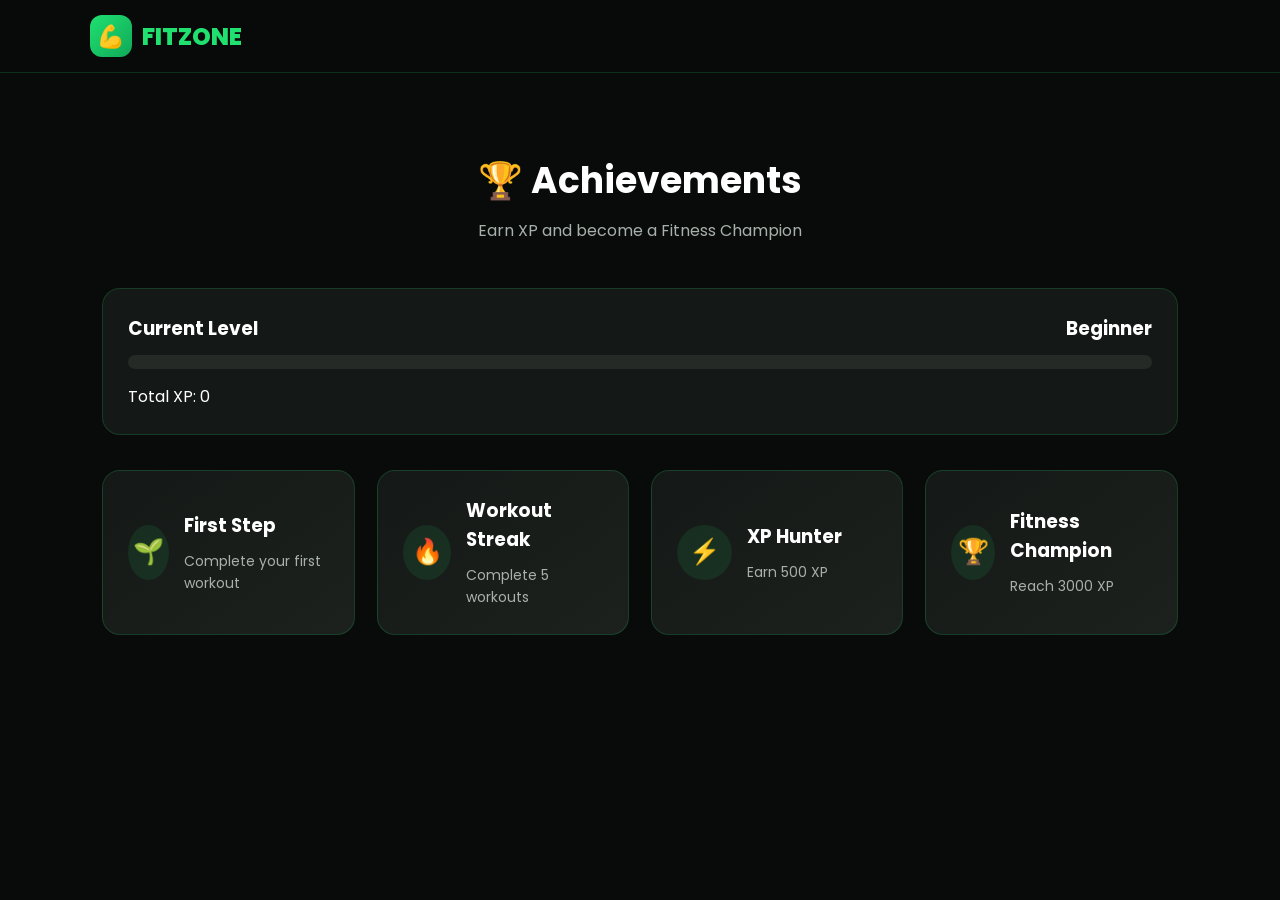
==== achievements.html @ 5f60593f "Add achievements page with user progress and rewards" ====
<!DOCTYPE html>
<html lang="en">

<head>

<meta charset="UTF-8">

<meta name="viewport"
content="width=device-width, initial-scale=1.0">

<title>Achievements | FITZONE</title>

<link rel="stylesheet" href="style.css">

</head>


<body>


<nav class="navbar">

<a href="index.html" class="logo">

<div class="logo-icon">💪</div>

FITZONE

</a>

</nav>


<section class="section">

<div class="section-title">

<h2>🏆 Achievements</h2>

<p>Earn XP and become a Fitness Champion</p>

</div>


<div class="xp-box">

<div class="xp-top">

<h3>Current Level</h3>

<h3 class="user-level">
Beginner
</h3>

</div>


<div class="progress-bar">

<div class="progress-fill"></div>

</div>


<p style="margin-top:15px;">

Total XP:
<span class="user-xp">0</span>

</p>

</div>


<div class="grid">


<div class="card achievement">

<div class="achievement-icon">
🌱
</div>

<div>

<h3>First Step</h3>

<p>Complete your first workout</p>

</div>

</div>


<div class="card achievement">

<div class="achievement-icon">
🔥
</div>

<div>

<h3>Workout Streak</h3>

<p>Complete 5 workouts</p>

</div>

</div>


<div class="card achievement">

<div class="achievement-icon">
⚡
</div>

<div>

<h3>XP Hunter</h3>

<p>Earn 500 XP</p>

</div>

</div>


<div class="card achievement">

<div class="achievement-icon">
🏆
</div>

<div>

<h3>Fitness Champion</h3>

<p>Reach 3000 XP</p>

</div>

</div>


</div>

</section>


<script src="script.js"></script>

</body>

</html>
---- style.css ----
@import url('https://fonts.googleapis.com/css2?family=Poppins:wght@300;400;500;600;700;800&display=swap');

:root {
    --green: #20e070;
    --dark-green: #0fa958;
    --black: #090b0a;
    --card: #141816;
    --card-light: #1c211e;
    --white: #ffffff;
    --gray: #a8b0ab;
    --border: rgba(32, 224, 112, 0.18);
}

* {
    margin: 0;
    padding: 0;
    box-sizing: border-box;
    font-family: "Poppins", sans-serif;
}

html {
    scroll-behavior: smooth;
}

body {
    background: var(--black);
    color: var(--white);
    min-height: 100vh;
}

/* NAVBAR */

.navbar {
    width: 100%;
    background: rgba(9, 11, 10, 0.96);
    border-bottom: 1px solid var(--border);
    display: flex;
    align-items: center;
    justify-content: space-between;
    padding: 15px 7%;
    position: sticky;
    top: 0;
    z-index: 1000;
}

.logo {
    display: flex;
    align-items: center;
    gap: 10px;
    font-size: 24px;
    font-weight: 800;
    color: var(--green);
    text-decoration: none;
}

.logo-icon {
    width: 42px;
    height: 42px;
    border-radius: 12px;
    background: linear-gradient(135deg, var(--green), var(--dark-green));
    display: grid;
    place-items: center;
    color: black;
    font-size: 22px;
}

.nav-links {
    display: flex;
    list-style: none;
    gap: 22px;
}

.nav-links a {
    text-decoration: none;
    color: var(--white);
    font-size: 14px;
    transition: 0.3s;
}

.nav-links a:hover {
    color: var(--green);
}

.menu-btn {
    display: none;
    background: transparent;
    border: none;
    color: white;
    font-size: 24px;
}

/* BUTTONS */

.btn {
    display: inline-block;
    padding: 12px 24px;
    border-radius: 10px;
    text-decoration: none;
    border: none;
    cursor: pointer;
    font-weight: 600;
    transition: 0.3s;
}

.btn-primary {
    background: var(--green);
    color: #071109;
}

.btn-primary:hover {
    background: #42ef91;
    transform: translateY(-2px);
}

.btn-outline {
    border: 1px solid var(--green);
    color: var(--green);
    background: transparent;
}

.btn-outline:hover {
    background: var(--green);
    color: black;
}

/* HERO */

.hero {
    min-height: 85vh;
    display: flex;
    align-items: center;
    padding: 70px 8%;
    background:
        radial-gradient(circle at 80% 20%, rgba(32,224,112,.15), transparent 30%),
        radial-gradient(circle at 20% 80%, rgba(32,224,112,.08), transparent 25%);
}

.hero-content {
    max-width: 700px;
}

.hero-tag {
    display: inline-block;
    color: var(--green);
    border: 1px solid var(--border);
    padding: 8px 15px;
    border-radius: 30px;
    margin-bottom: 20px;
    font-size: 13px;
}

.hero h1 {
    font-size: clamp(42px, 7vw, 78px);
    line-height: 1.05;
    margin-bottom: 20px;
}

.hero h1 span {
    color: var(--green);
}

.hero p {
    color: var(--gray);
    font-size: 17px;
    line-height: 1.8;
    margin-bottom: 30px;
}

.hero-buttons {
    display: flex;
    gap: 15px;
    flex-wrap: wrap;
}

/* SECTIONS */

.section {
    padding: 80px 8%;
}

.section-title {
    text-align: center;
    margin-bottom: 45px;
}

.section-title h2 {
    font-size: 36px;
}

.section-title p {
    color: var(--gray);
    margin-top: 10px;
}

/* GRID */

.grid {
    display: grid;
    grid-template-columns: repeat(auto-fit, minmax(230px, 1fr));
    gap: 22px;
}

.card {
    background: linear-gradient(145deg, var(--card), var(--card-light));
    border: 1px solid var(--border);
    padding: 25px;
    border-radius: 18px;
    transition: 0.3s;
}

.card:hover {
    transform: translateY(-7px);
    border-color: var(--green);
}

.card-icon {
    font-size: 40px;
    margin-bottom: 15px;
}

.card h3 {
    margin-bottom: 10px;
}

.card p {
    color: var(--gray);
    font-size: 14px;
    line-height: 1.6;
}

.card a {
    color: var(--green);
    text-decoration: none;
    display: inline-block;
    margin-top: 15px;
}

/* DASHBOARD */

.dashboard {
    padding: 40px 8%;
}

.welcome {
    margin-bottom: 30px;
}

.welcome h1 span {
    color: var(--green);
}

.stats {
    display: grid;
    grid-template-columns: repeat(auto-fit, minmax(180px, 1fr));
    gap: 20px;
    margin-bottom: 35px;
}

.stat-card {
    background: var(--card);
    border: 1px solid var(--border);
    border-radius: 16px;
    padding: 22px;
}

.stat-card h3 {
    color: var(--gray);
    font-size: 13px;
    font-weight: 400;
}

.stat-card strong {
    display: block;
    color: var(--green);
    font-size: 28px;
    margin-top: 8px;
}

/* XP */

.xp-box {
    background: var(--card);
    padding: 25px;
    border-radius: 18px;
    border: 1px solid var(--border);
    margin-bottom: 35px;
}

.xp-top {
    display: flex;
    justify-content: space-between;
    margin-bottom: 12px;
}

.progress-bar {
    width: 100%;
    height: 14px;
    background: #252a27;
    border-radius: 30px;
    overflow: hidden;
}

.progress-fill {
    height: 100%;
    width: 25%;
    background: linear-gradient(90deg, var(--dark-green), var(--green));
    border-radius: 30px;
    transition: 0.5s;
}

/* WORKOUT */

.workout-card {
    position: relative;
    overflow: hidden;
}

.workout-icon {
    height: 100px;
    display: flex;
    align-items: center;
    justify-content: center;
    font-size: 65px;
    background: rgba(32, 224, 112, 0.06);
    border-radius: 15px;
    margin-bottom: 18px;
}

.workout-meta {
    display: flex;
    gap: 10px;
    margin: 12px 0;
    flex-wrap: wrap;
}

.badge {
    padding: 5px 10px;
    background: rgba(32,224,112,.1);
    color: var(--green);
    border-radius: 20px;
    font-size: 11px;
}

/* TIMER */

.timer-container {
    max-width: 600px;
    margin: 30px auto;
    background: var(--card);
    border: 1px solid var(--border);
    border-radius: 20px;
    padding: 40px;
    text-align: center;
}

.timer {
    font-size: 70px;
    font-weight: 700;
    color: var(--green);
    margin: 25px 0;
}

.timer-controls {
    display: flex;
    justify-content: center;
    gap: 12px;
    flex-wrap: wrap;
}

/* FORMS */

.auth-container {
    min-height: 100vh;
    display: grid;
    place-items: center;
    padding: 30px;
    background:
        radial-gradient(circle at top right, rgba(32,224,112,.15), transparent 30%);
}

.auth-box {
    width: 100%;
    max-width: 430px;
    background: var(--card);
    padding: 35px;
    border-radius: 20px;
    border: 1px solid var(--border);
}

.auth-box h1 {
    text-align: center;
    color: var(--green);
    margin-bottom: 10px;
}

.auth-box p {
    text-align: center;
    color: var(--gray);
    margin-bottom: 25px;
}

.input-group {
    margin-bottom: 18px;
}

.input-group label {
    display: block;
    margin-bottom: 8px;
    font-size: 14px;
}

.input-group input,
.input-group select {
    width: 100%;
    padding: 13px;
    border-radius: 10px;
    background: #0d100e;
    border: 1px solid #29312c;
    color: white;
    outline: none;
}

.input-group input:focus {
    border-color: var(--green);
}

.full-btn {
    width: 100%;
}

/* CALCULATOR */

.calculator {
    max-width: 600px;
    margin: auto;
    background: var(--card);
    padding: 30px;
    border-radius: 20px;
    border: 1px solid var(--border);
}

.result {
    margin-top: 20px;
    padding: 20px;
    text-align: center;
    border-radius: 12px;
    background: rgba(32,224,112,.08);
}

.result h2 {
    color: var(--green);
}

/* ACHIEVEMENTS */

.achievement {
    display: flex;
    gap: 15px;
    align-items: center;
}

.achievement-icon {
    width: 55px;
    height: 55px;
    background: rgba(32,224,112,.1);
    border-radius: 50%;
    display: grid;
    place-items: center;
    font-size: 25px;
}

/* FOUNDER */

.founder {
    background: linear-gradient(145deg, #101612, #080a09);
    border-top: 1px solid var(--border);
    text-align: center;
    padding: 70px 20px;
}

.founder-photo {
    width: 130px;
    height: 130px;
    border-radius: 50%;
    object-fit: cover;
    border: 4px solid var(--green);
    margin: 20px auto;
    display: block;
}

.founder h2 {
    font-size: 32px;
}

.founder h2 span {
    color: var(--green);
}

.founder p {
    color: var(--gray);
    max-width: 600px;
    margin: 15px auto;
}

/* FOOTER */

footer {
    padding: 20px;
    text-align: center;
    background: #050605;
    color: var(--gray);
    font-size: 13px;
}

/* RESPONSIVE */

@media(max-width: 850px) {
    .nav-links {
        display: none;
    }

    .menu-btn {
        display: block;
    }

    .hero {
        text-align: center;
        justify-content: center;
    }

    .hero-buttons {
        justify-content: center;
    }

    .timer {
        font-size: 50px;
    }
}
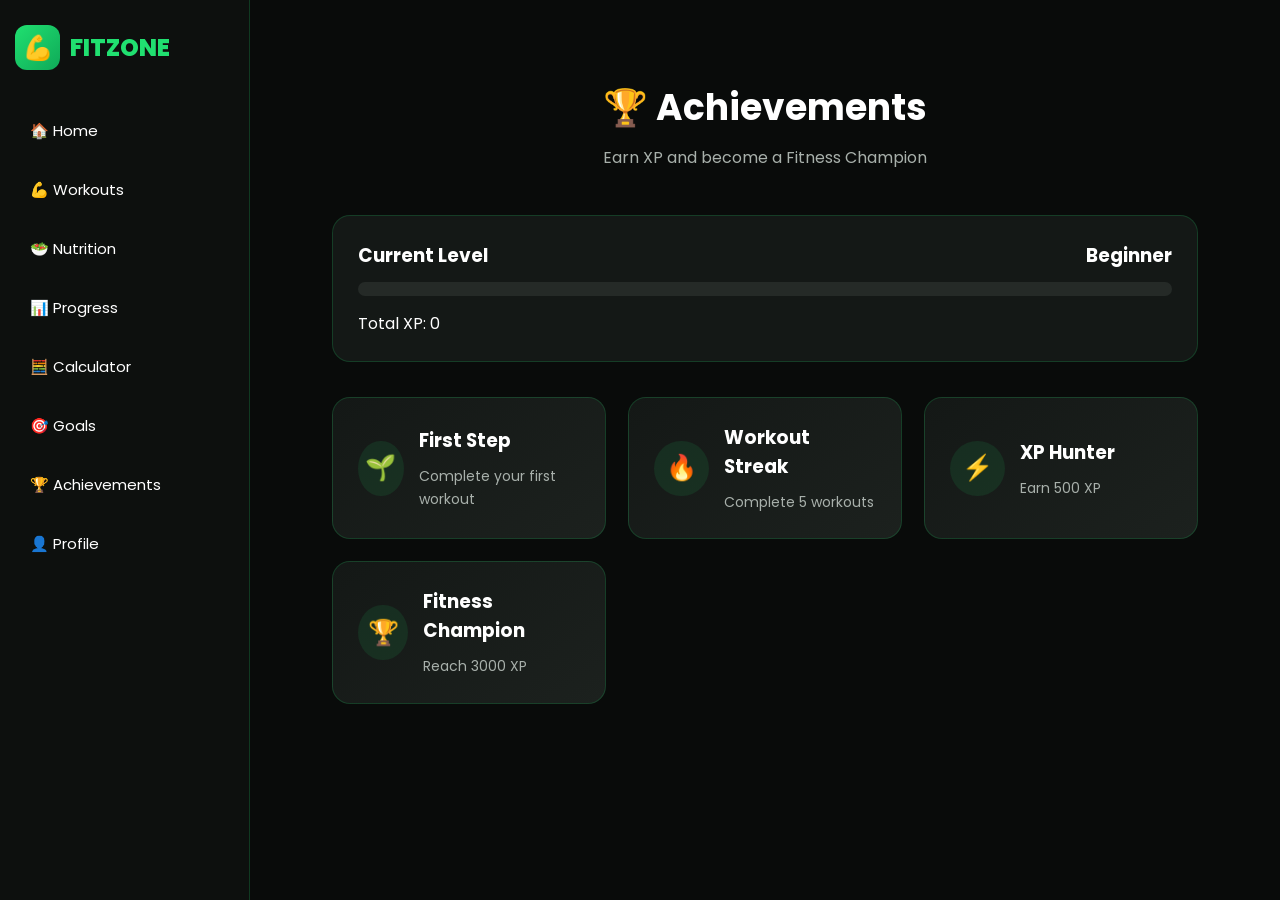
==== commit b9aff70c: "Update achievements.html" ====
--- a/achievements.html
+++ b/achievements.html
@@ -20,13 +20,30 @@
 
 <nav class="navbar">
 
-<a href="index.html" class="logo">
+    <a href="index.html" class="logo">
+        <div class="logo-icon">💪</div>
+        <span>FITZONE</span>
+    </a>
 
-<div class="logo-icon">💪</div>
+    <ul class="nav-links">
 
-FITZONE
+        <li><a href="index.html">🏠 Home</a></li>
 
-</a>
+        <li><a href="workouts.html">💪 Workouts</a></li>
+
+        <li><a href="nutrition.html">🥗 Nutrition</a></li>
+
+        <li><a href="progress.html">📊 Progress</a></li>
+
+        <li><a href="calculator.html">🧮 Calculator</a></li>
+
+        <li><a href="goals.html">🎯 Goals</a></li>
+
+        <li><a href="achievements.html">🏆 Achievements</a></li>
+
+        <li><a href="profile.html">👤 Profile</a></li>
+
+    </ul>
 
 </nav>
 
--- a/style.css
+++ b/style.css
@@ -30,57 +30,97 @@
 
 /* NAVBAR */
 
+./* SIDEBAR NAVIGATION */
+
 .navbar {
-    width: 100%;
-    background: rgba(9, 11, 10, 0.96);
-    border-bottom: 1px solid var(--border);
-    display: flex;
-    align-items: center;
-    justify-content: space-between;
-    padding: 15px 7%;
-    position: sticky;
+    width: 250px;
+    height: 100vh;
+    position: fixed;
+    left: 0;
     top: 0;
+    background: #0d100e;
+    border-right: 1px solid var(--border);
+    display: flex;
+    flex-direction: column;
+    align-items: flex-start;
+    padding: 25px 20px;
     z-index: 1000;
 }
 
 .logo {
-    display: flex;
-    align-items: center;
+    margin-bottom: 40px;
+}
+
+.nav-links {
+    display: flex;
+    flex-direction: column;
+    list-style: none;
     gap: 10px;
-    font-size: 24px;
-    font-weight: 800;
-    color: var(--green);
+    width: 100%;
+}
+
+.nav-links li {
+    width: 100%;
+}
+
+.nav-links a {
+    display: block;
+    width: 100%;
+    padding: 13px 15px;
+    border-radius: 10px;
     text-decoration: none;
-}
-
-.logo-icon {
-    width: 42px;
-    height: 42px;
-    border-radius: 12px;
-    background: linear-gradient(135deg, var(--green), var(--dark-green));
-    display: grid;
-    place-items: center;
-    color: black;
-    font-size: 22px;
-}
-
-.nav-links {
-    display: flex;
-    list-style: none;
-    gap: 22px;
-}
-
-.nav-links a {
-    text-decoration: none;
-    color: var(--white);
-    font-size: 14px;
+    color: white;
     transition: 0.3s;
 }
 
 .nav-links a:hover {
-    color: var(--green);
-}
-
+    background: rgba(32, 224, 112, 0.12);
+    color: var(--green);
+    padding-left: 22px;
+}
+@media (max-width: 850px) {
+
+    body {
+        padding-left: 0;
+        padding-bottom: 70px;
+    }
+
+    .navbar {
+        width: 100%;
+        height: 65px;
+        left: 0;
+        top: auto;
+        bottom: 0;
+
+        flex-direction: row;
+        padding: 8px;
+        align-items: center;
+
+        border-right: none;
+        border-top: 1px solid var(--border);
+    }
+
+    .logo {
+        display: none;
+    }
+
+    .nav-links {
+        flex-direction: row;
+        justify-content: space-around;
+        gap: 2px;
+        overflow-x: auto;
+    }
+
+    .nav-links li {
+        width: auto;
+    }
+
+    .nav-links a {
+        padding: 8px;
+        font-size: 11px;
+        white-space: nowrap;
+    }
+}
 .menu-btn {
     display: none;
     background: transparent;
@@ -536,3 +576,168 @@
         font-size: 50px;
     }
 }
+/* =====================================
+   FITZONE LEFT SIDEBAR NAVIGATION
+===================================== */
+
+body {
+    padding-left: 250px;
+}
+
+/* LEFT SIDEBAR */
+
+.navbar {
+    position: fixed;
+    top: 0;
+    left: 0;
+
+    width: 250px;
+    height: 100vh;
+
+    background: #0d100e;
+
+    border-right: 1px solid rgba(32, 224, 112, 0.2);
+
+    display: flex;
+    flex-direction: column;
+
+    align-items: flex-start;
+
+    padding: 25px 15px;
+
+    z-index: 1000;
+}
+
+/* LOGO */
+
+.logo {
+    width: 100%;
+
+    display: flex;
+    align-items: center;
+
+    gap: 10px;
+
+    text-decoration: none;
+
+    color: #20e070;
+
+    font-size: 24px;
+
+    font-weight: 800;
+
+    margin-bottom: 35px;
+}
+
+.logo-icon {
+    width: 45px;
+    height: 45px;
+
+    display: flex;
+    align-items: center;
+    justify-content: center;
+
+    background: linear-gradient(135deg, #20e070, #0fa958);
+
+    color: black;
+
+    border-radius: 12px;
+}
+
+/* NAVIGATION LINKS */
+
+.nav-links {
+    width: 100%;
+
+    display: flex;
+    flex-direction: column;
+
+    gap: 8px;
+
+    list-style: none;
+
+    padding: 0;
+    margin: 0;
+}
+
+.nav-links li {
+    width: 100%;
+}
+
+.nav-links a {
+    display: block;
+
+    width: 100%;
+
+    padding: 14px 15px;
+
+    border-radius: 10px;
+
+    color: #ffffff;
+
+    text-decoration: none;
+
+    font-size: 15px;
+
+    transition: 0.3s;
+}
+
+.nav-links a:hover {
+    background: rgba(32, 224, 112, 0.15);
+
+    color: #20e070;
+
+    transform: translateX(5px);
+}
+
+/* MOBILE */
+
+@media (max-width: 850px) {
+
+    body {
+        padding-left: 0;
+        padding-bottom: 70px;
+    }
+
+    .navbar {
+        width: 100%;
+        height: 65px;
+
+        top: auto;
+        bottom: 0;
+
+        flex-direction: row;
+
+        padding: 5px;
+
+        border-right: none;
+
+        border-top: 1px solid rgba(32, 224, 112, 0.2);
+    }
+
+    .logo {
+        display: none;
+    }
+
+    .nav-links {
+        flex-direction: row;
+
+        overflow-x: auto;
+
+        justify-content: flex-start;
+
+        gap: 3px;
+    }
+
+    .nav-links li {
+        width: auto;
+    }
+
+    .nav-links a {
+        white-space: nowrap;
+
+        font-size: 11px;
+
+        padding: 10px;
+    }
+}
